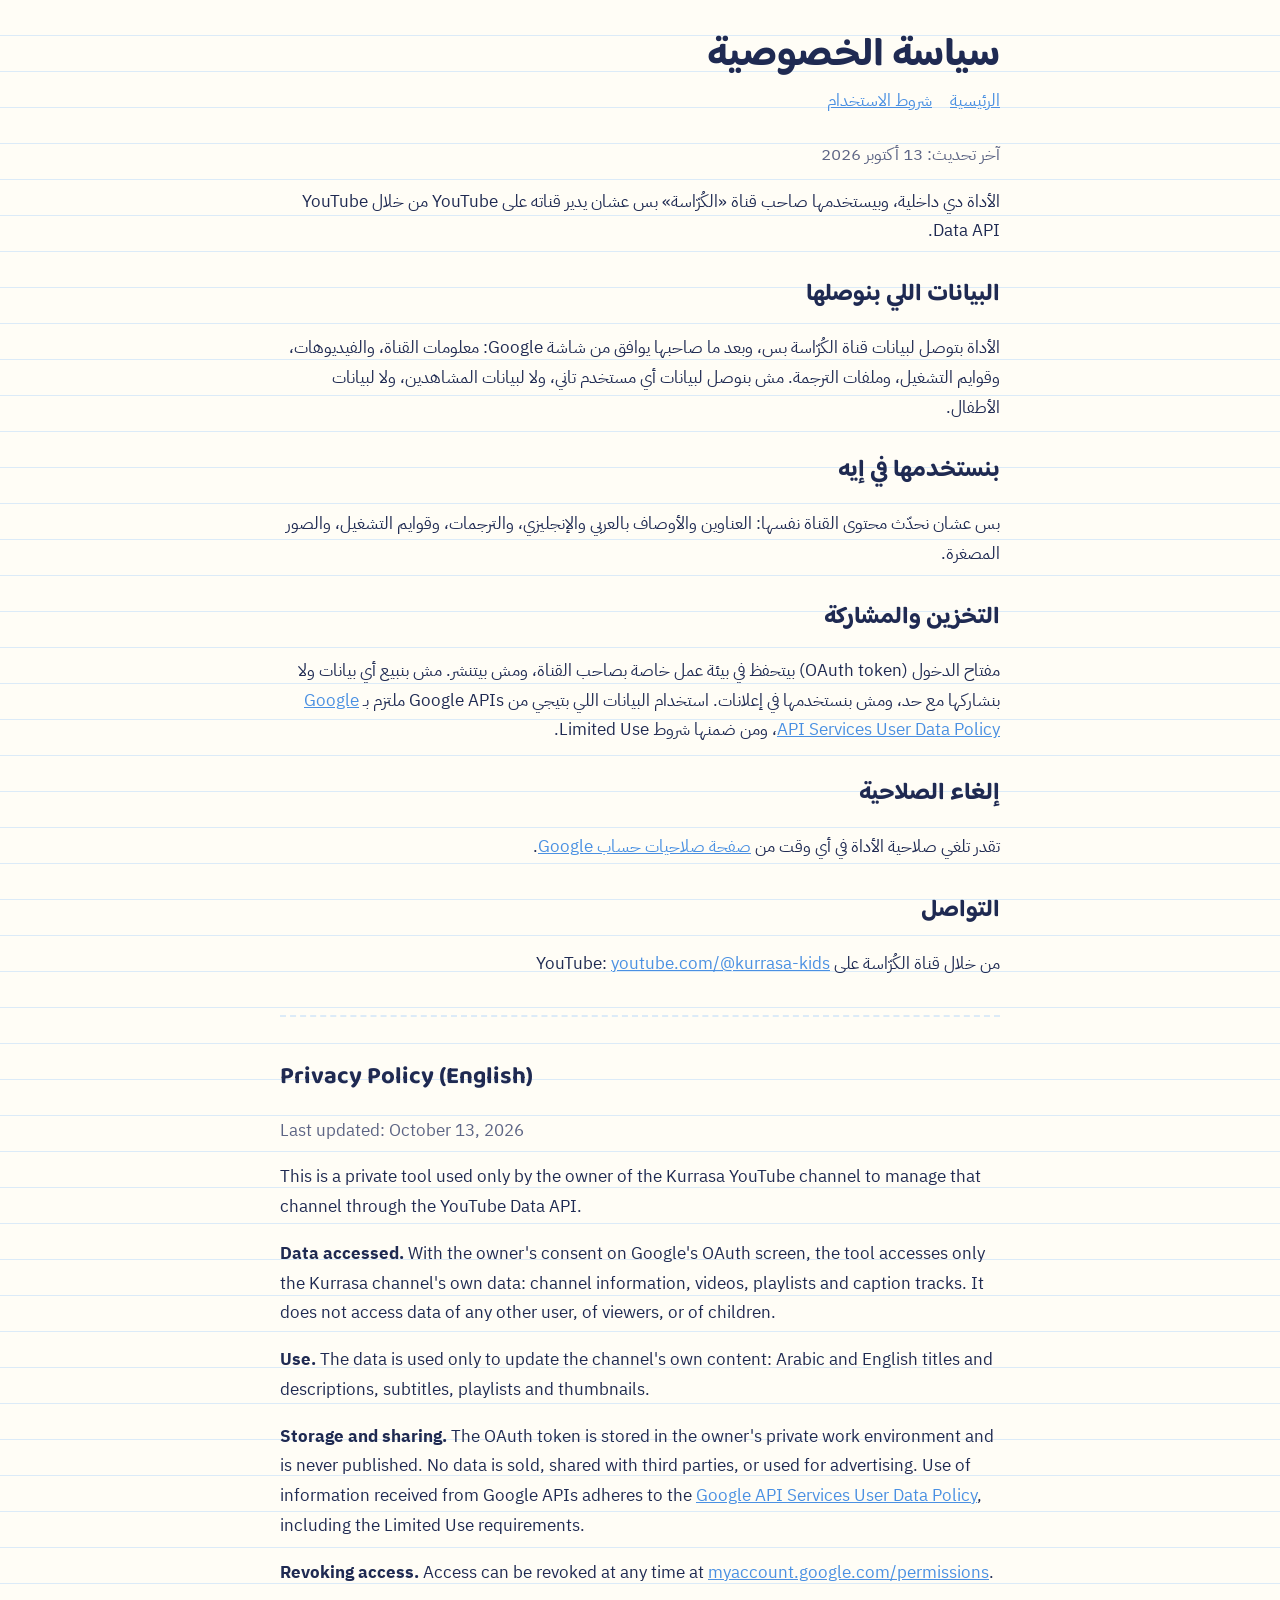
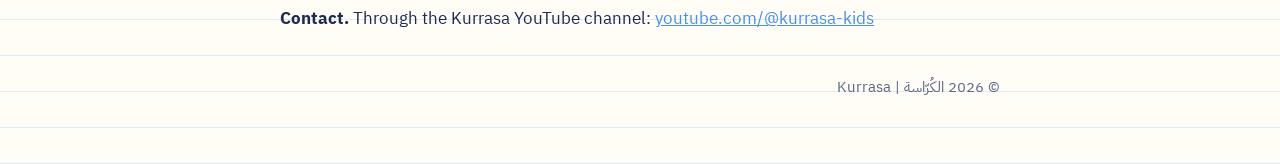
==== privacy.html @ 55d1f9c7 "Kurrasa site: home, privacy policy, terms Co-Authored-By: Claude Opus 5.5 <noreply@anthropic.com> Cl" ====
<!doctype html>
<html lang="ar" dir="rtl"><head><meta charset="utf-8"><meta name="viewport" content="width=device-width,initial-scale=1">
<title>سياسة الخصوصية — الكُرّاسة</title>
<link rel="stylesheet" href="https://fonts.googleapis.com/css2?family=Baloo+Bhaijaan+2:wght@800&family=IBM+Plex+Sans+Arabic:wght@400;600&display=swap">
<link rel="stylesheet" href="style.css"></head>
<body><main>
<h1>سياسة الخصوصية</h1>
<nav><a href="index.html">الرئيسية</a><a href="terms.html">شروط الاستخدام</a></nav>
<p class="muted">آخر تحديث: 13 أكتوبر 2026</p>
<p>الأداة دي داخلية، وبيستخدمها صاحب قناة «الكُرّاسة» بس عشان يدير قناته على YouTube من خلال YouTube Data API.</p>
<h2>البيانات اللي بنوصلها</h2>
<p>الأداة بتوصل لبيانات قناة الكُرّاسة بس، وبعد ما صاحبها يوافق من شاشة Google: معلومات القناة، والفيديوهات، وقوايم التشغيل، وملفات الترجمة. مش بنوصل لبيانات أي مستخدم تاني، ولا لبيانات المشاهدين، ولا لبيانات الأطفال.</p>
<h2>بنستخدمها في إيه</h2>
<p>بس عشان نحدّث محتوى القناة نفسها: العناوين والأوصاف بالعربي والإنجليزي، والترجمات، وقوايم التشغيل، والصور المصغرة.</p>
<h2>التخزين والمشاركة</h2>
<p>مفتاح الدخول (OAuth token) بيتحفظ في بيئة عمل خاصة بصاحب القناة، ومش بيتنشر. مش بنبيع أي بيانات ولا بنشاركها مع حد، ومش بنستخدمها في إعلانات. استخدام البيانات اللي بتيجي من Google APIs ملتزم بـ <a href="https://developers.google.com/terms/api-services-user-data-policy">Google API Services User Data Policy</a>، ومن ضمنها شروط Limited Use.</p>
<h2>إلغاء الصلاحية</h2>
<p>تقدر تلغي صلاحية الأداة في أي وقت من <a href="https://myaccount.google.com/permissions">صفحة صلاحيات حساب Google</a>.</p>
<h2>التواصل</h2>
<p>من خلال قناة الكُرّاسة على YouTube: <a href="https://www.youtube.com/@kurrasa-kids">youtube.com/@kurrasa-kids</a></p>
<div class="en">
<h2>Privacy Policy (English)</h2>
<p class="muted">Last updated: October 13, 2026</p>
<p>This is a private tool used only by the owner of the Kurrasa YouTube channel to manage that channel through the YouTube Data API.</p>
<p><b>Data accessed.</b> With the owner's consent on Google's OAuth screen, the tool accesses only the Kurrasa channel's own data: channel information, videos, playlists and caption tracks. It does not access data of any other user, of viewers, or of children.</p>
<p><b>Use.</b> The data is used only to update the channel's own content: Arabic and English titles and descriptions, subtitles, playlists and thumbnails.</p>
<p><b>Storage and sharing.</b> The OAuth token is stored in the owner's private work environment and is never published. No data is sold, shared with third parties, or used for advertising. Use of information received from Google APIs adheres to the <a href="https://developers.google.com/terms/api-services-user-data-policy">Google API Services User Data Policy</a>, including the Limited Use requirements.</p>
<p><b>Revoking access.</b> Access can be revoked at any time at <a href="https://myaccount.google.com/permissions">myaccount.google.com/permissions</a>.</p>
<p><b>Contact.</b> Through the Kurrasa YouTube channel: <a href="https://www.youtube.com/@kurrasa-kids">youtube.com/@kurrasa-kids</a></p>
</div>
<footer>© 2026 الكُرّاسة | Kurrasa</footer>
</main></body></html>
---- style.css ----
:root { --paper:#fffdf6; --line:#dcebf8; --margin:#f2a3a3; --ink:#1f2a52; --muted:#5d6585; --orange:#ff8a5c; --blue:#4a90e2; --yellow:#f4c430; --green:#3fae5a; }
@media (prefers-color-scheme: dark) { :root { --paper:#171a24; --line:#232a3b; --margin:#6b3a3a; --ink:#eef0f7; --muted:#a3a9c2; } }
* { box-sizing: border-box; }
body { margin:0; background: var(--paper); color: var(--ink); font: 17px/1.75 "IBM Plex Sans Arabic", "Segoe UI", Tahoma, system-ui, sans-serif;
  background-image: repeating-linear-gradient(to bottom, transparent 0 35px, var(--line) 35px 36px); }
main { max-width: 760px; margin: 0 auto; padding: 32px 20px 64px; }
h1 { font-family: "Baloo Bhaijaan 2", system-ui, sans-serif; font-size: 40px; line-height: 1.2; margin: 0 0 4px; }
h2 { font-family: "Baloo Bhaijaan 2", system-ui, sans-serif; font-size: 24px; margin: 28px 0 6px; }
.tabs { display:flex; gap:8px; margin: 10px 0 24px; flex-wrap: wrap; }
.tabs span { padding: 2px 14px; border: 3px solid #1f2a52; border-radius: 10px; color:#1f2a52; font-weight:700; }
nav { display:flex; gap: 18px; flex-wrap: wrap; margin: 6px 0 24px; }
a { color: var(--blue); }
.muted { color: var(--muted); }
.en { direction: ltr; text-align: left; border-top: 2px dashed var(--line); margin-top: 36px; padding-top: 12px; }
footer { margin-top: 40px; color: var(--muted); font-size: 15px; }
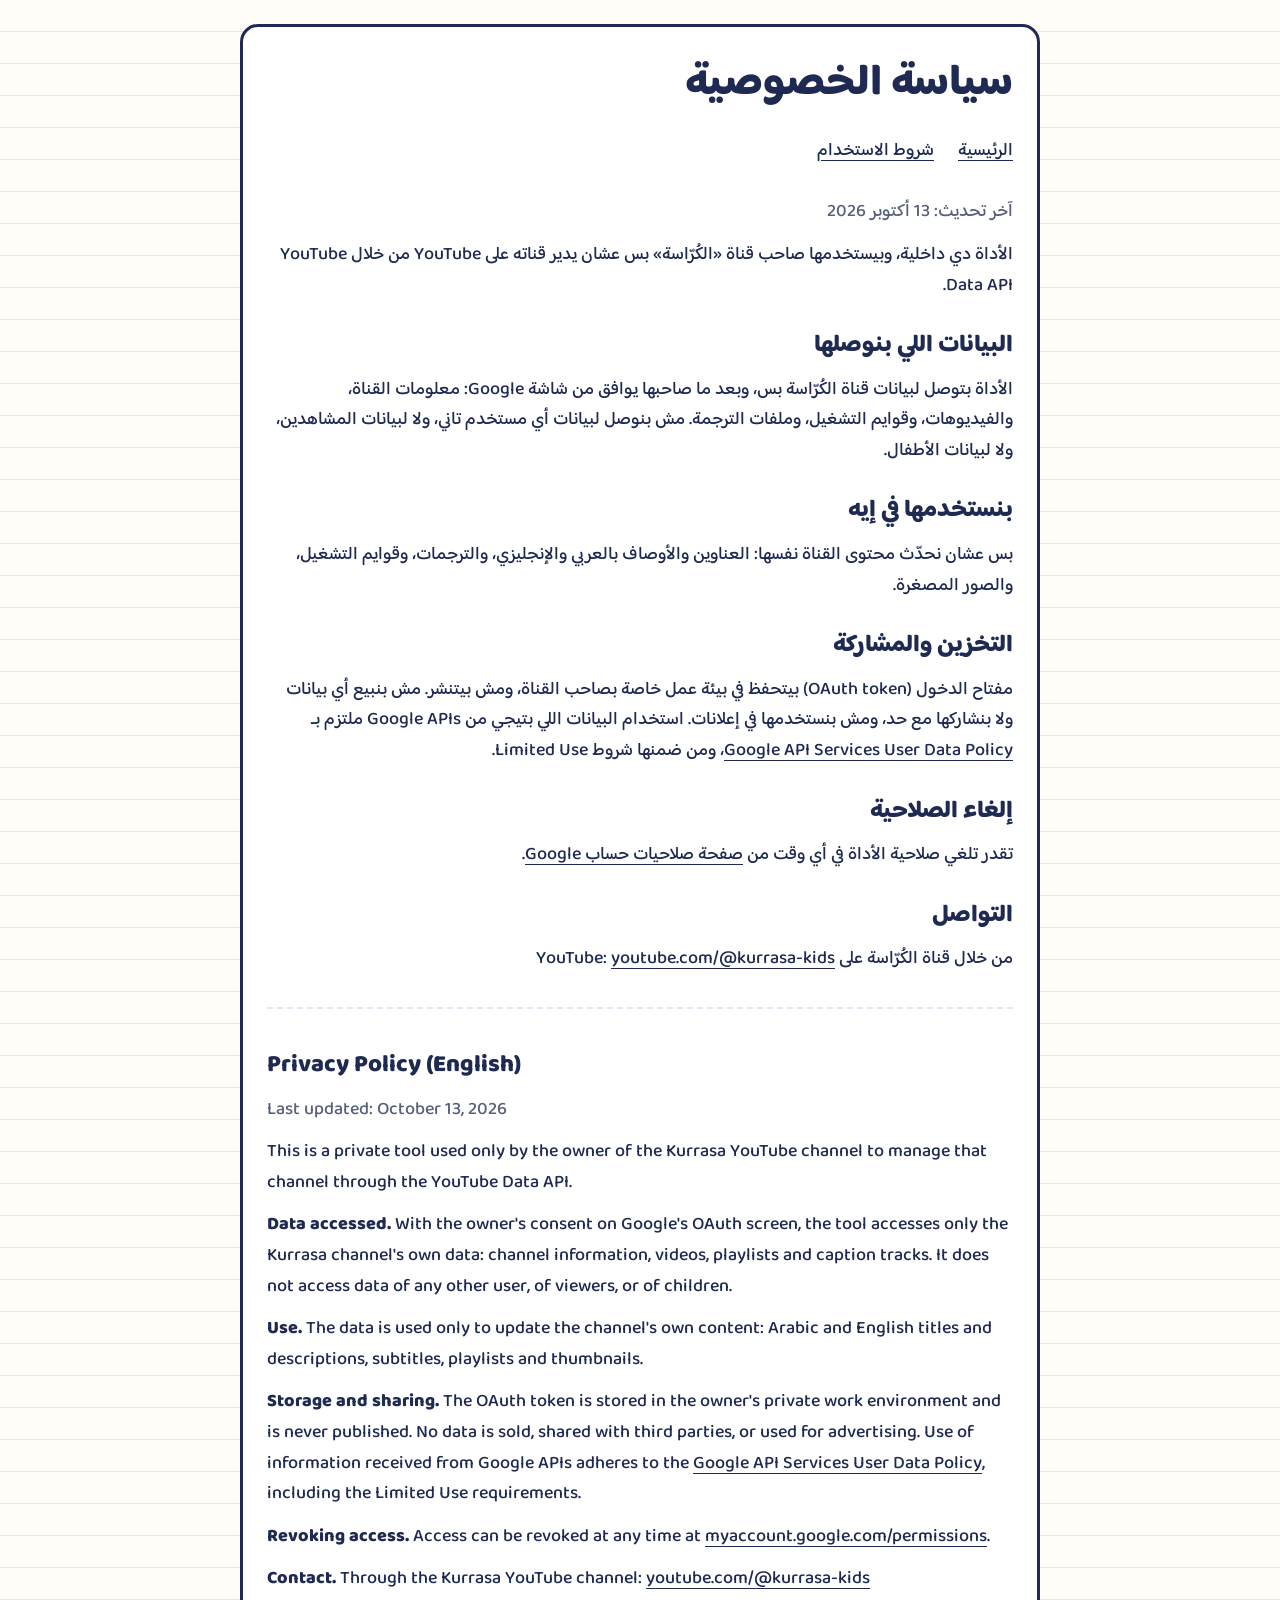
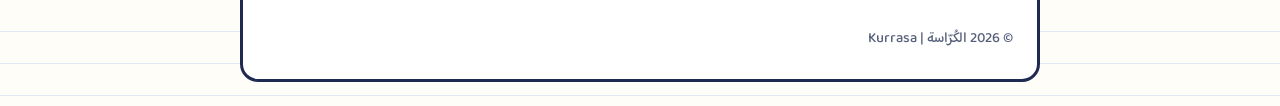
==== commit 94abffd6: "New channel home page: banner, logo, episodes, self-hosted assets Co-Authored-By: Claude Opus 5.5 <n" ====
--- a/privacy.html
+++ b/privacy.html
@@ -1,7 +1,6 @@
 <!doctype html>
 <html lang="ar" dir="rtl"><head><meta charset="utf-8"><meta name="viewport" content="width=device-width,initial-scale=1">
 <title>سياسة الخصوصية — الكُرّاسة</title>
-<link rel="stylesheet" href="https://fonts.googleapis.com/css2?family=Baloo+Bhaijaan+2:wght@800&family=IBM+Plex+Sans+Arabic:wght@400;600&display=swap">
 <link rel="stylesheet" href="style.css"></head>
 <body><main>
 <h1>سياسة الخصوصية</h1>
--- a/style.css
+++ b/style.css
@@ -1,15 +1,135 @@
-:root { --paper:#fffdf6; --line:#dcebf8; --margin:#f2a3a3; --ink:#1f2a52; --muted:#5d6585; --orange:#ff8a5c; --blue:#4a90e2; --yellow:#f4c430; --green:#3fae5a; }
-@media (prefers-color-scheme: dark) { :root { --paper:#171a24; --line:#232a3b; --margin:#6b3a3a; --ink:#eef0f7; --muted:#a3a9c2; } }
+@font-face {
+  font-family: "Baloo";
+  src: url("assets/fonts/Baloo-500.woff2") format("woff2"),
+       url("assets/fonts/Baloo-500.ttf") format("truetype");
+  font-style: normal;
+  font-weight: 500;
+  font-display: swap;
+}
+@font-face {
+  font-family: "Baloo";
+  src: url("assets/fonts/Baloo-800.woff2") format("woff2"),
+       url("assets/fonts/Baloo-800.ttf") format("truetype");
+  font-style: normal;
+  font-weight: 800;
+  font-display: swap;
+}
+:root {
+  color-scheme: light;
+  --paper: #fffdf8;
+  --white: #fff;
+  --ink: #1f2a52;
+  --muted: #58617b;
+  --fuchsia: #f72c8c;
+  --orange: #ff8a5c;
+  --line: #e0e8f2;
+  --pink-paper: #fff1f7;
+  --border: 3px solid var(--ink);
+}
 * { box-sizing: border-box; }
-body { margin:0; background: var(--paper); color: var(--ink); font: 17px/1.75 "IBM Plex Sans Arabic", "Segoe UI", Tahoma, system-ui, sans-serif;
-  background-image: repeating-linear-gradient(to bottom, transparent 0 35px, var(--line) 35px 36px); }
-main { max-width: 760px; margin: 0 auto; padding: 32px 20px 64px; }
-h1 { font-family: "Baloo Bhaijaan 2", system-ui, sans-serif; font-size: 40px; line-height: 1.2; margin: 0 0 4px; }
-h2 { font-family: "Baloo Bhaijaan 2", system-ui, sans-serif; font-size: 24px; margin: 28px 0 6px; }
-.tabs { display:flex; gap:8px; margin: 10px 0 24px; flex-wrap: wrap; }
-.tabs span { padding: 2px 14px; border: 3px solid #1f2a52; border-radius: 10px; color:#1f2a52; font-weight:700; }
-nav { display:flex; gap: 18px; flex-wrap: wrap; margin: 6px 0 24px; }
-a { color: var(--blue); }
+body {
+  margin: 0;
+  color: var(--ink);
+  background: var(--paper);
+  background-image: repeating-linear-gradient(to bottom, transparent 0 31px, var(--line) 31px 32px);
+  font: 500 18px/1.7 "Baloo", Tahoma, sans-serif;
+  overflow-wrap: break-word;
+}
+h1, h2, h3, strong { font-weight: 800; }
+h1, h2, h3, p { margin: 0; }
+h1 { font-size: clamp(1.8rem, 4vw, 2.7rem); line-height: 1.35; }
+h2 { font-size: clamp(1.6rem, 3vw, 2rem); line-height: 1.4; }
+h3 { font-size: 1.2rem; line-height: 1.55; }
+a { color: var(--ink); text-underline-offset: 5px; }
+a:focus-visible { outline: 4px solid var(--ink); outline-offset: 5px; }
+main:focus { outline: none; }
+a:hover { text-decoration-thickness: 2px; }
+img { display: block; max-width: 100%; }
+.page-width { width: min(1120px, calc(100% - 32px)); margin-inline: auto; }
+.skip-link { position: absolute; top: 8px; inset-inline-start: 16px; padding: 8px 20px; background: var(--white); border: var(--border); border-radius: 12px; transform: translateY(-180%); z-index: 5; }
+.skip-link:focus { transform: translateY(0); }
+.channel-header { margin-block-start: 16px; }
+.banner { height: clamp(120px, 17vw, 184px); overflow: hidden; border: var(--border); border-radius: 22px; background: var(--white); }
+.banner img { width: 100%; height: 100%; object-fit: cover; object-position: center; }
+.channel-info { position: relative; display: flex; flex-direction: column; align-items: flex-start; gap: 16px; padding: 0 8px 28px; border-bottom: 2px solid var(--ink); }
+.channel-logo { position: relative; width: 100px; height: 100px; flex-shrink: 0; margin-top: -36px; border: 5px solid var(--white); border-radius: 50%; background: var(--fuchsia); outline: 3px solid var(--ink); }
+.channel-name { min-width: 0; }
+.channel-name p { max-width: 42rem; margin-top: 6px; }
+.button { display: inline-flex; align-items: center; justify-content: center; gap: 10px; min-height: 52px; padding: 10px 20px; border: var(--border); border-radius: 14px; font-weight: 800; text-decoration: none; }
+.youtube-button { color: #101a38; background: var(--fuchsia); box-shadow: 3px 4px 0 var(--ink); }
+.youtube-icon { display: inline-grid; place-items: center; width: 27px; height: 21px; border-radius: 7px; background: var(--ink); color: var(--white); font: 12px/1 sans-serif; }
+.channel-page main { padding-block: 32px 0; }
+.channel-page section { margin-bottom: 44px; }
+.start-section > h2, .coming-section > h2 { margin-bottom: 16px; }
+.featured-card { display: grid; overflow: hidden; border: var(--border); border-radius: 20px; background: var(--pink-paper); box-shadow: 5px 5px 0 var(--fuchsia); text-decoration: none; }
+.featured-card > .thumbnail { aspect-ratio: 9 / 16; height: 320px; justify-self: center; margin-top: 16px; border: var(--border); border-radius: 14px; overflow: hidden; }
+.thumbnail { position: relative; aspect-ratio: 16 / 9; overflow: hidden; background: var(--line); }
+.thumbnail img { width: 100%; height: 100%; object-fit: cover; }
+.play { position: absolute; bottom: 12px; inset-inline-end: 12px; display: grid; place-items: center; width: 42px; height: 32px; border: 2px solid var(--white); border-radius: 10px; background: var(--ink); color: var(--white); font: 14px/1 sans-serif; }
+.featured-copy { padding: 22px; background: var(--pink-paper); }
+.series-label { display: inline-block; margin-bottom: 10px; padding: 0 14px; border: 2px solid var(--ink); border-radius: 8px; background: var(--orange); font-weight: 800; }
+.featured-copy h3 { max-width: 25ch; font-size: clamp(1.55rem, 3vw, 2rem); }
+.featured-copy p { margin-top: 8px; }
+.watch-link { display: inline-block; margin-top: 18px; font-weight: 800; text-decoration: underline; text-underline-offset: 5px; }
+.section-heading { display: flex; align-items: center; justify-content: space-between; flex-wrap: wrap; gap: 12px 24px; margin-bottom: 20px; }
+.section-heading p { margin-top: 6px; color: var(--muted); }
+.series-title { display: inline-block; padding: 2px 20px; border: var(--border); border-radius: 10px 10px 3px 3px; background: var(--orange); }
+.all-link { display: inline-flex; align-items: center; gap: 10px; min-height: 44px; font-weight: 800; }
+.video-grid { display: grid; grid-template-columns: minmax(0, 1fr); gap: 20px; padding: 0; margin: 0; list-style: none; }
+.law-grid { grid-template-columns: repeat(3, minmax(0, 1fr)); gap: 10px; }
+.law-grid .thumbnail { aspect-ratio: 9 / 16; }
+.video-grid li { min-width: 0; }
+.video-card { display: block; height: 100%; overflow: hidden; border: var(--border); border-radius: 16px; background: var(--white); text-decoration: none; }
+.video-card h3 { padding: 16px; }
+.law-grid h3 { padding: 10px 6px; font-size: clamp(.85rem, 2.3vw, 1.2rem); }
+.coming-labels { display: flex; flex-wrap: wrap; gap: 12px; padding: 0; margin: 0; list-style: none; }
+.coming-labels li { display: flex; align-items: center; flex-wrap: wrap; gap: 8px 14px; padding: 8px 16px; border: 2px dashed var(--muted); border-radius: 12px; background: var(--white); }
+.coming-labels span { color: var(--muted); font-size: .9rem; }
+.follow-section { display: flex; align-items: center; flex-wrap: wrap; gap: 16px 32px; }
+.social-links { display: flex; flex-wrap: wrap; gap: 12px; }
+.social-links a { display: inline-flex; align-items: center; justify-content: space-between; gap: 18px; min-height: 46px; padding: 6px 16px; border: 2px solid var(--ink); border-radius: 10px; background: var(--white); text-decoration: none; }
+.parents-note { margin-top: 24px; padding: 20px 24px; border-inline-start: 5px solid var(--fuchsia); border-radius: 12px; background: var(--white); }
+.parents-note p + p { margin-top: 4px; }
+.site-footer { margin-block: 40px 24px; padding-top: 24px; border-top: 2px solid var(--line); color: var(--muted); font-size: .9rem; }
+.legal-links { display: flex; flex-wrap: wrap; gap: 12px 24px; margin-bottom: 20px; }
+.legal-links a { min-height: 44px; display: inline-flex; align-items: center; }
+.tool-info { max-width: 82ch; }
+.tool-info h2 { margin-bottom: 6px; font-size: 1.1rem; }
+.tool-info a { color: inherit; }
+.en { direction: ltr; text-align: left; }
+.tool-info .en { margin-top: 20px; }
+.tool-info .en p + p { margin-top: 10px; }
+.copyright { margin-top: 24px; }
 .muted { color: var(--muted); }
-.en { direction: ltr; text-align: left; border-top: 2px dashed var(--line); margin-top: 36px; padding-top: 12px; }
-footer { margin-top: 40px; color: var(--muted); font-size: 15px; }
+/* The unchanged legal pages use a plain body and a readable paper column. */
+body:not(.channel-page) > main { max-width: 800px; margin: 24px auto; padding: 28px 24px; border: var(--border); border-radius: 18px; background: var(--white); }
+body:not(.channel-page) h2 { margin: 28px 0 8px; font-size: 1.5rem; }
+body:not(.channel-page) p { margin-block: 12px; }
+body:not(.channel-page) nav { display: flex; flex-wrap: wrap; gap: 12px 24px; margin-block: 16px 24px; }
+body:not(.channel-page) nav a { display: inline-flex; align-items: center; min-height: 44px; }
+body:not(.channel-page) .en { margin-top: 32px; padding-top: 12px; border-top: 2px dashed var(--line); }
+body:not(.channel-page) footer { margin-top: 32px; color: var(--muted); font-size: .9rem; }
+@media (min-width: 600px) {
+  .page-width { width: min(1120px, calc(100% - 64px)); }
+  .channel-info { padding-inline: 20px; }
+  .channel-logo { width: 128px; height: 128px; margin-top: -44px; }
+  .featured-card { grid-template-columns: 200px minmax(0, 1fr); align-items: stretch; }
+  .featured-card > .thumbnail { height: auto; justify-self: stretch; margin-top: 0; border: 0; border-radius: 0; }
+  .featured-copy { padding: 28px; align-content: center; }
+  .why-grid { grid-template-columns: repeat(2, minmax(0, 1fr)); }
+}
+@media (min-width: 960px) {
+  .channel-info { display: grid; grid-template-columns: 128px minmax(0, 1fr) auto; gap: 24px; align-items: start; padding-bottom: 32px; }
+  .channel-name, .youtube-button { margin-top: 22px; }
+  .channel-name p { font-size: 1rem; }
+  .law-grid { grid-template-columns: repeat(3, minmax(0, 1fr)); }
+  .why-grid { grid-template-columns: repeat(4, minmax(0, 1fr)); }
+  .channel-page main { padding-top: 40px; }
+}
+@media (max-width: 599px) {
+  body:not(.channel-page) > main { margin: 16px; padding: 24px 18px; }
+}
+@media (hover: hover) and (prefers-reduced-motion: no-preference) {
+  .button, .video-card, .featured-card, .social-links a { transition: transform 160ms ease; }
+  .button:hover, .video-card:hover, .featured-card:hover, .social-links a:hover { transform: translateY(-3px); }
+}
